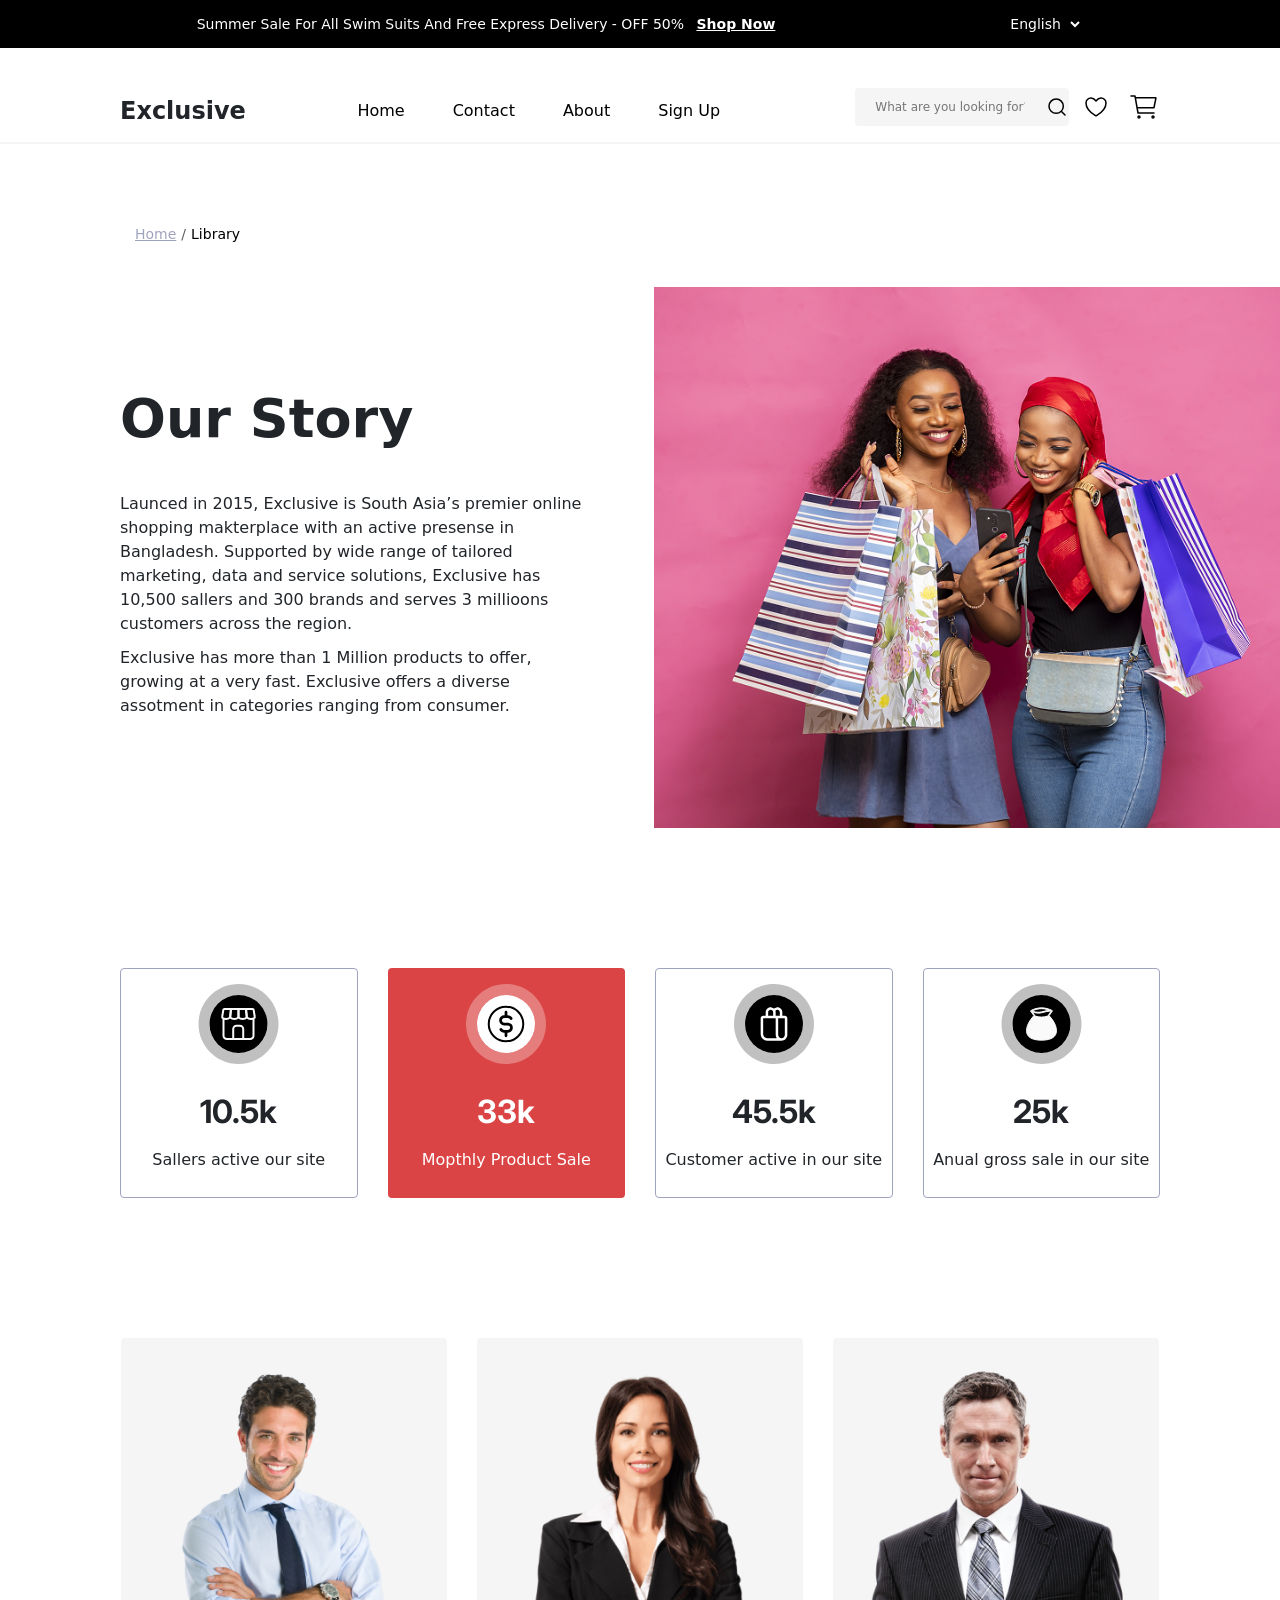
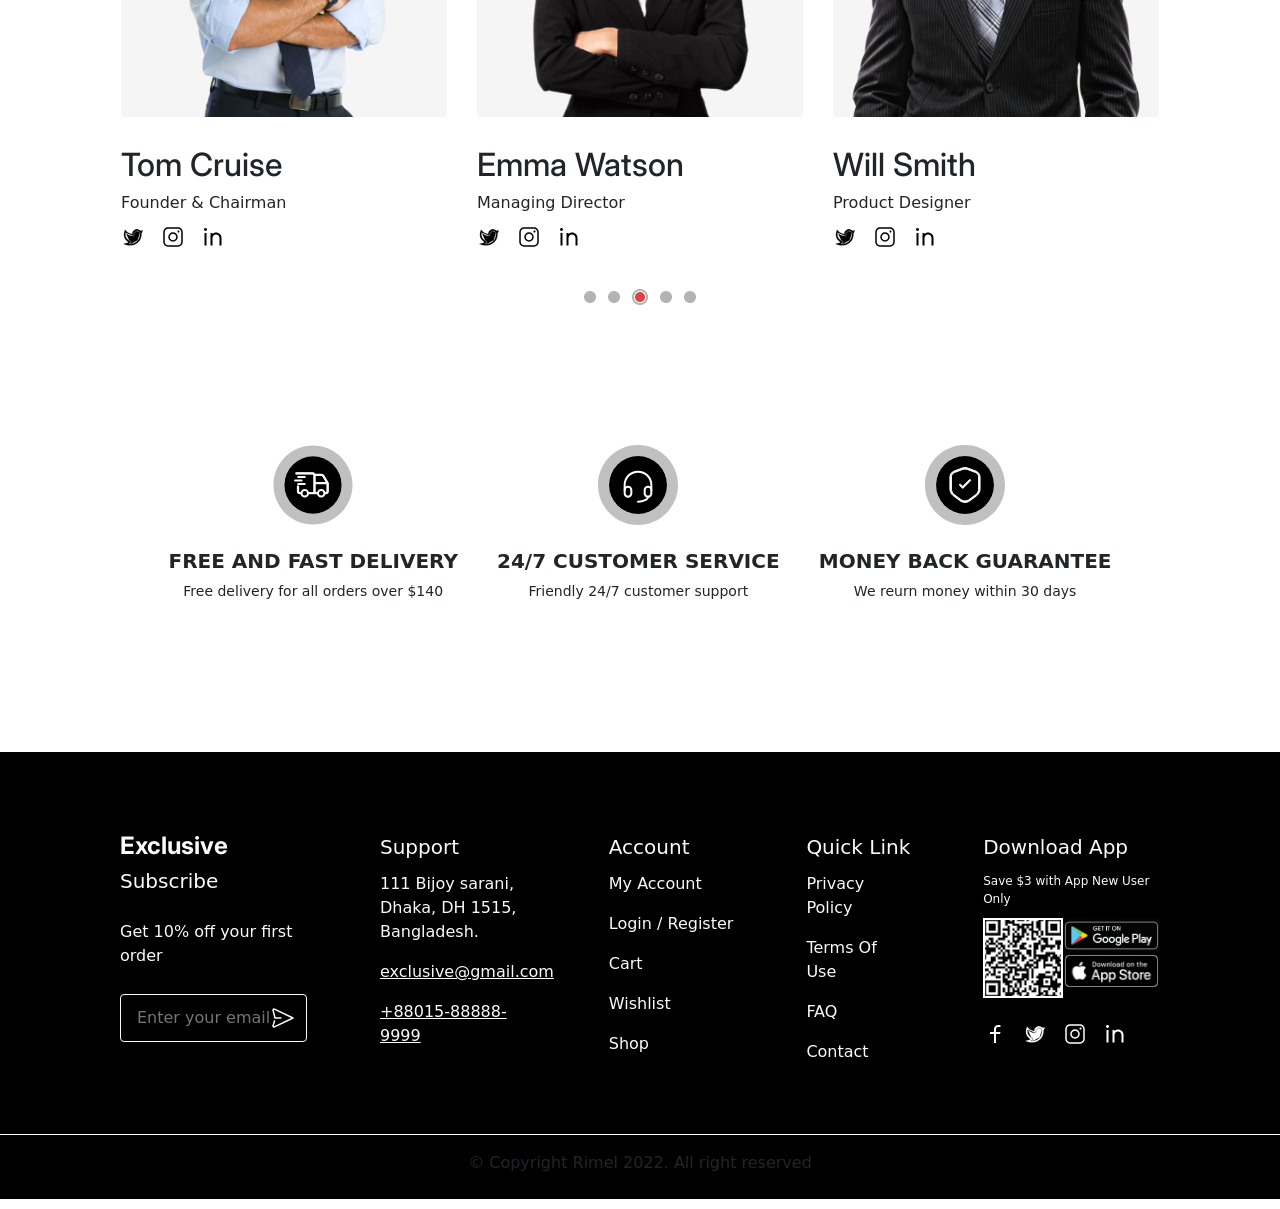
==== about.html @ 2a6f5b8b "Init Project" ====
<!DOCTYPE html>
<html lang="en">
<head>
  <meta charset="UTF-8">
  <meta name="viewport" content="width=device-width, initial-scale=1.0" />
   <link rel="stylesheet" href="./styles/reset.css">
  <link rel="stylesheet" href="./styles/styles.css">
  <link rel="stylesheet" href="./styles/responsive.css">
   <link href="https://cdn.jsdelivr.net/npm/bootstrap@5.3.3/dist/css/bootstrap.min.css" rel="stylesheet" integrity="sha384-QWTKZyjpPEjISv5WaRU9OFeRpok6YctnYmDr5pNlyT2bRjXh0JMhjY6hW+ALEwIH" crossorigin="anonymous">
    <title>about</title>
</head>
<body>
   <header class="header">
 <div class="header__box">
  <p class="header__text">
    Summer Sale For All Swim Suits And Free Express Delivery - OFF 50% 
    <a href="#shopwon" class="hero__shop-now-link">Shop Now</a>
  </p>
  <div class="dropdown">
    <select id="language-select" class="dropdown-select">
      <option value="english" selected>English</option>
      <option value="french">French</option>
      <option value="spanish">Spanish</option>
      <option value="german">German</option>
      <option value="italian">Italian</option>
    </select>
  </div>
</div>
  <div class="header__bottom-box">
   <div class="navbar">
    <p class="navbar-header">Exclusive</p>
     <nav class="navbar__nav"  aria-label="main-navbar">
    <ul class="navbar__list">
      <li><a href="index.html" class="navbar__link">Home</a></li>
      <li><a href="#contact" class="navbar__link">Contact</a></li>
     <li><a href="#about" class="navbar__link about-link">About</a></li>
      <li><a href="#signup" class="navbar__link navbar__link--signup">Sign Up</a></li>
    </ul>
  </nav>
   </div>
   <div class="nav-buttons">
  <div class="nav-buttons__search">
    <input type="text" placeholder="What are you looking for?" class="nav-buttons__search-input">
    <img src="./images/Home/search.svg" class="nav-buttons__search-icon" alt="search-icon" />
  </div>
  <div class="nav-buttons__icons">
   <a href="wishlist.html">
  <img src="./images/Home/Wishlist.svg" class="nav-buttons__wishlist-icon" alt="wishlist-icon" />
</a>
    <img src="./images/Home/basket.svg" class="nav-buttons__basket-icon" alt="basket-icon" />
  </div>
</div>
  </div>
</header>
  <main>
<!--Used Bootstrap for breadcrumb -->
  <nav aria-label="breadcrumb">
  <ol class="breadcrumb">
    <li class="breadcrumb-item"><a href="index.html" class="navigate-home">Home</a></li>
    <li class="breadcrumb-item active" aria-current="page">Library</li>
  </ol>
</nav>
    <section class="about-section" id="about" >
      <div class="about-section-text">
        <h3>Our Story</h3>
        <p>Launced in 2015, Exclusive is South Asia’s premier online shopping makterplace with an active presense in Bangladesh. Supported by wide range of tailored marketing, data and service solutions, Exclusive has 10,500 sallers and 300 brands and serves 3 millioons customers across the region. </p>
     <p>Exclusive has more than 1 Million products to offer, growing at a very fast. Exclusive offers a diverse assotment in categories ranging  from consumer.</p>
      </div>
      <div class="about-section-image">
        <img src="./images/About/about-hero-img.png" alt="two girls are holding bags" />
      </div>
      </section>
    <section class="about-features-section section">
      <div class="features-box">
        <img src="./images/About/Services-1.svg" alt="service-ixon">
        <p class="features-number">10.5k</p>
        <p class="features-description">Sallers active our site</p>
      </div>
      <div class="features-box sale-box">
        <img src="./images/About/Services-2.svg" alt="service-ixon">
        <p class="features-number">33k</p>
        <p class="features-description">Mopthly Product Sale</p>
      </div>
      <div class="features-box">
        <img src="./images/About/Services-3.svg" alt="service-ixon">
        <p class="features-number">45.5k</p>
        <p class="features-description">Customer active in our site</p>
      </div>
      <div class="features-box">
        <img src="./images/About/Services-4.svg" alt="service-ixon">
        <p class="features-number">25k</p>
        <p class="features-description">Anual gross sale in our site</p>
      </div>
    </section>
    <section class="employees-section section">
      <div class="employees-container">
      <div class="employee-box">
        <img src="./images/About/first-employee.png" alt="Tom-Cruise" class="employee-img" />
        <div class="employee-info">
          <p class="employee-name">Tom Cruise</p>
          <p class="employee-position">Founder &amp; Chairman</p>
          <div class="social-icons">
            <img src="./images/About/Icon-Twitter.svg" alt="Icon-Twitter" />
            <img src="./images/About/icon-instagram.svg" alt="icon-instagram" />
            <img src="./images/About/Icon-Linkedin.svg" alt="Icon-Linkedin.svg" />
          </div>
        </div>
      </div>
        <div class="employee-box">
        <img src="./images/About/second-employee.png" alt="Emma Watson" class="employee-img"  />
        <div class="employee-info">
          <p class="employee-name">Emma Watson</p>
          <p class="employee-position">Managing Director</p>
          <div class="social-icons">
            <img src="./images/About/Icon-Twitter.svg" alt="Icon-Twitter" />
            <img src="./images/About/icon-instagram.svg" alt="icon-instagram" />
            <img src="./images/About/Icon-Linkedin.svg" alt="Icon-Linkedin.svg" />
          </div>
        </div>
      </div>
        <div class="employee-box">
        <img src="./images/About/third-employee.png" alt="Will Smith" class="employee-img"  />
        <div class="employee-info">
          <p class="employee-name">Will Smith</p>
          <p class="employee-position">Product Designer</p>
          <div class="social-icons">
            <img src="./images/About/Icon-Twitter.svg" alt="Icon-Twitter" />
            <img src="./images/About/icon-instagram.svg" alt="icon-instagram" />
            <img src="./images/About/Icon-Linkedin.svg" alt="Icon-Linkedin.svg" />
          </div>
        </div>
      </div>
      </div>
<img src="./images/About/buttons.png" alt="buttons-icons" class="buttons-icons" />
    </section>
   <section class="service-features">
    <div class="service-box">
  <img src="./images/Home/Services.svg" alt="car-icon" class="service-box__icon"/>
  <div class="service-box__text">
    <h4 class="service-box__title">FREE AND FAST DELIVERY</h4>
    <p class="service-box__description">Free delivery for all orders over $140</p>
  </div>
</div>
<div class="service-box">
  <img src="./images/Home/support.svg" alt="car-icon" class="service-box__icon"/>
  <div class="service-box__text">
    <h4 class="service-box__title">24/7 CUSTOMER SERVICE</h4>
    <p class="service-box__description">Friendly 24/7 customer support</p>
  </div>
</div>
<div class="service-box">
  <img src="./images/Home/guaranty-icon.svg" alt="car-icon" class="service-box__icon"/>
  <div class="service-box__text">
    <h4 class="service-box__title">MONEY BACK GUARANTEE</h4>
    <p class="service-box__description">We reurn money within 30 days</p>
  </div>
</div>
  </section>
  </main>
    <footer class="footer">
    <div class="footer-top-container">
<div class="subscribe-box footer-column">
  <h6>Exclusive</h6>
  <p class="subscribe">Subscribe</p>
  <p class="discount">Get 10% off your first order</p>
  <div class="input-container">
  <input type="email" placeholder="Enter your email" class="input-with-icon">
  <img src="./images/Home/icon-send.svg" alt="arrow-icon" class="input-icon">
</div>
</div>
<div class="support-box footer-column">
  <p class="footer-column-title">Support</p>
     <ul class="account-list">
    <li class="contact-info">111 Bijoy sarani, Dhaka,  DH 1515, Bangladesh.</li>
    <li><a href="mailto:exclusive@gmail.com" target="_blank" class="contact-info">exclusive@gmail.com</a></li>
    <li><a href="tel:+88015-88888-9999" target="_blank" class="contact-info">+88015-88888-9999</a></li>
</ul>
  </div>
<div class="footer-column">
    <p class="footer-column-title">Account</p>
    <ul class="account-list">
    <li>My Account</li>
    <li>Login / Register</li>
    <li>Cart</li>
    <li>Wishlist</li>
    <li>Shop</li>
  </ul>
</div>
<div class="footer-column">
    <p class="footer-column-title">Quick Link</p>
      <ul class="account-list">
    <li>Privacy Policy</li>
    <li>Terms Of Use</li>
    <li>FAQ</li>
    <li>Contact</li>
  </ul>
</div>
<div class="footer-column">
  <div class="account-list">
    <p class="footer-column-title">Download App</p>
    <p class="footer-save">Save $3 with App New User Only</p>
    <div class="apps-container">
      <img src="./images/Home/Qr-Code.svg" alt="qr-code" />
      <div class="apps-box">
        <img src="./images/Home/GooglePlay.svg" alt="app-store" />
        <img src="./images/Home/AppStore.svg" alt="app-store" />
      </div>
    </div>
   <div class="social-icons">
  <a href="https://www.facebook.com" target="_blank">
    <img src="./images/Home/Icon-Facebook.svg" alt="facebook" />
  </a>
  <a href="https://www.twitter.com" target="_blank">
    <img src="./images/Home/Icon-Twitter.svg" alt="twitter" />
  </a>
  <a href="https://www.instagram.com" target="_blank">
    <img src="./images/Home/icon-instagram.svg" alt="instagram" />
  </a>
  <a href="https://www.linkedin.com" target="_blank">
    <img src="./images/Home/Icon-Linkedin.svg" alt="linkedin" />
  </a>
</div>
  </div>
</div>
    </div>
    <div class="footer-bottom-container">
      <p>&copy; Copyright Rimel 2022. All right reserved</p>
    </div>
  </footer>
   <script src="https://cdn.jsdelivr.net/npm/bootstrap@5.3.3/dist/js/bootstrap.bundle.min.js" integrity="sha384-YvpcrYf0tY3lHB60NNkmXc5s9fDVZLESaAA55NDzOxhy9GkcIdslK1eN7N6jIeHz" crossorigin="anonymous"></script>
</body>
</html>
---- styles/styles.css ----
@import url('https://fonts.googleapis.com/css2?family=Poppins:ital,wght@0,100;0,200;0,300;0,400;0,500;0,600;0,700;0,800;0,900;1,100;1,200;1,300;1,400;1,500;1,600;1,700;1,800;1,900&display=swap');
@import url('https://fonts.googleapis.com/css2?family=Inter:ital,opsz,wght@0,14..32,100..900;1,14..32,100..900&display=swap');

* {
  margin: 0;
  padding: 0;
  box-sizing: border-box;
}

html {
  font-size: 62.5%;
}

:root {
  --primary-color: #ffff;
  --color-light: #FAFAFA;
  --secondary-color: #DB4444;
  --color-red: #FB1314;
  --color-hover: #E07575;
  --color-black: #000;
  --color-dark: #0D0D0D;
  --color-grey: #F5F5F5;
  --color-grey-secondary: #A0A3BD;
  --color-green: #00FF66;
  --color-yellow: #EEFF61;
  --border-radius: 4px;
  --small-gap: 8px;
}

body {
  max-width: 144rem;
  width: 100%;
  font-family: "Poppins", sans-serif;
  margin: 0 auto;
  box-sizing: border-box;
}

.section {
  max-width: 117rem;
  width: 81.25%;
  margin: 0 auto;
}

.button {
  padding: 1.6rem 4.8rem;
  font-weight: 500;
  font-size: 1.6rem;
  color: var(--color-light);
  background-color: var(--secondary-color);
  border: none;
  border-radius: var(--border-radius);
  cursor: pointer;
  transition: all 0.3s ease-out;
}

.button:hover {
  filter: brightness(0.85);
}

/*header */
.header {
  width: 100%;
  display: flex;
  flex-direction: column;
  border-bottom: 2px solid var(--color-grey);
}

.header__box {
  height: 4.8rem;
  display: flex;
  justify-content: center;
  padding-top: 1.2rem;
  font-size: 1.4rem;
  background-color: var(--color-black);
}

.header__box p {
  line-height: 2.1rem;
  color: var(--primary-color);
}

.hero__shop-now-link {
  line-height: 2.4rem;
  font-weight: 600;
  color: var(--primary-color);
  margin-left: 8px;
}

.dropdown-select {
  background-color: var(--color-black);
  border: none;
  color: var(--primary-color);
  display: flex;
  align-items: center;
  height: 2.4rem;
  margin-left: 23.1rem;
}

.header__bottom-box {
  width: 81.25%;
  margin: 0 auto;
  display: flex;
  justify-content: space-between;
  padding-top: 4rem;
  padding-bottom: 1.6rem;
}

.navbar {
  width: 57.7%;
  height: 3.8rem;
}

.navbar-header {
  font-size: 2.4rem;
  font-weight: bold;

}

.navbar__list {
  display: flex;
  gap: 4.8rem;
}

.navbar__link {
  font-size: 1.6rem;
  text-decoration: none;
  color: var(--color-black);
}

.nav-buttons {
  width: 29.3%;
  display: flex;
  align-items: center;
  justify-content: space-between;
}

.nav-buttons__search {
  width: 70%;
  background-color: var(--color-grey);
  border-radius: var(--border-radius);
  position: relative;
  height: 100%;
  padding-left: 2rem;
  padding-right: 1.2rem;
  display: flex;
  align-items: center;
  cursor: pointer;
}

.nav-buttons__search-input {
  height: 2.4rem;
  font-size: 1.2rem;
  border: none;
  background-color: var(--color-grey);
}

.nav-buttons__search-icon {
  position: absolute;
  top: 50%;
  right: 0;
  transform: translateY(-50%);
  width: 2.4rem;
  height: auto;
}

.nav-buttons__icons {
  display: flex;
  gap: 1.6rem;
}

/*aside*/
.hero-section {
  width: 79%;
  margin: 0 auto;
  display: grid;
  grid-template-columns: 19% 79%;
  gap: 2%;
  margin-bottom: 10rem;
  margin-top: 4rem;
}

.categories-list {
  display: flex;
  flex-direction: column;
  gap: 1.6rem;
  font-size: 1.6rem;
  padding: 0;
  width: 100%;
}

.list-group-item {
  display: flex;
  gap: 5.1rem;
}

.dropdown-icon {
  margin-left: 2rem;
}

.hero-content {
  background-color: var(--color-black);
  display: grid;
  grid-template-columns: 40% 56%;
  gap: 4%;
  position: relative;
}

.hero-text {
  padding-top: 5.8rem;
  padding-left: 6.4rem;
  color: var(--color-light);
  font-size: 1.6rem;
  line-height: 2.4rem;
}

.hero-subtitles {
  display: flex;
  align-items: center;
  gap: 2.4rem;
}

.hero-subtitles p {
  margin: 0;
}

.hero-image img {
  width: 100%;
}

.hero-title h1 {
  font-family: 'Inter', sans-serif;
  font-size: 4.8rem;
  line-height: 6rem;
  font-weight: 600;
  letter-spacing: 4%;
  margin-top: 2rem;
  margin-bottom: 2.2rem;
}

.shopping-link {
  color: var(--color-light);
}

.hero-icons {
  position: absolute;
  left: 39.5%;
  bottom: 1.1rem;
}

/*Flash Sales */
.flash-sales-section {
  width: 91%;
  display: flex;
  flex-direction: column;
  margin-left: auto;
}

.section-titles {
  display: flex;
  flex-direction: column;
  justify-content: space-between;
}

.flash-sales-header {
  max-width: 117rem;
  width: 81.25%;
}

.time-box {
  display: flex;
  flex-direction: column;
}

.time-dots {
  display: flex;
  flex-direction: column;
  gap: var(--small-gap);
  justify-content: center;
}

.dot {
  width: 4px;
  height: 4px;
  border-radius: 50%;
  background-color: var(--color-hover);
}

.flesh-section-title {
  display: flex;
  justify-content: space-between;
  align-items: flex-end;
}

.flesh-section-title h3 {
  font-size: 3.6rem;
  line-height: 4.8rem;
  font-weight: 600;
  font-family: 'Inter';
  margin-top: 2.4rem;
}

.time-box-info {
  display: flex;
  flex-direction: column;
}

.time-set,
.time-box-info-numbers {
  display: flex;
  justify-content: space-between;
}

.time-box-info-numbers {
  gap: 1.7rem;
}

.time-set {
  padding: 0;
  text-align: center;
}

.time-set li {
  font-size: 1.2rem;
  line-height: 1.8rem;
}

.time-box-info-number {
  font-size: 3.2rem;
  font-weight: 700;
  font-family: "Inter", sans-serif;
  letter-spacing: 4%;
  padding: 0;
}

.flesh-sales-cards {
  display: grid;
  grid-template-columns: repeat(4, 1fr);
  gap: 3rem;
}

/*categories*/
.categories {
  display: flex;
  flex-direction: column;
  margin-top: 8rem;
  margin-bottom: 7rem;
  border-bottom: 2px solid var(--color-grey);
}

.section-header {
  display: grid;
  grid-template-columns: 1fr 1fr;
  margin-bottom: 6rem;
  font-weight: 600;
  width: 100%;
}

.section-title-elements {
  height: 4rem;
  display: flex;
  align-items: center;
}

.section-title-elements p {
  font-size: 1.6rem;
  color: var(--secondary-color);
}

.title-element-box {
  width: 2rem;
  height: 4rem;
  margin-right: 1.6rem;
  background-color: var(--secondary-color);
}

.section-title-box h3 {
  font-size: 3.6rem;
  margin-top: 2rem;
}

.section-navigation {
  display: flex;
  gap: var(--small-gap);
  align-items: flex-end;
  justify-content: flex-end;
}

.navigation-button {
  width: 4.6rem;
  height: 4.6rem;
  border-radius: 50%;
  background-color: var(--color-grey);
  display: flex;
  align-items: center;
  justify-content: center;
  cursor: pointer;
  transition: all 0.3s ease;
}

.navigation-button:hover {
  filter: brightness(0.8);
}

.categories__container {
  display: grid;
  grid-template-columns: repeat(6, 1fr);
  gap: 3rem;
  font-weight: 600;
}

.categories__container-box {
  border: 2px solid var(--color-grey);
  padding-top: 2.5rem;
  padding-bottom: 2.5rem;
  display: flex;
  flex-direction: column;
  align-items: center;
  gap: 1.6rem;
  font-size: 1.6rem;
  margin-bottom: 7rem;
  cursor: pointer;
  transition: all 0.3s ease-out;
  border-radius: var(--border-radius);
}

.categories__container-box:hover {
  transform: scale(1.05);
}

.camera-box {
  background-color: var(--secondary-color);
  color: var(--primary-color);
}

/*Selling Section */
.selling-section {
  margin-bottom: 14rem;
}

.view-button {
  width: 16rem;
}

.products-container {
  display: grid;
  grid-template-columns: repeat(4, 1fr);
  column-gap: 3rem;
  row-gap: 6rem;
}

.product-card {
  border-radius: var(--border-radius);
  position: relative;
  cursor: pointer;
  transition: all 0.3s ease-in;
  display: flex;
  flex-direction: column;
  gap: 1.6rem;
}

.product-card:hover {
  transform: scale(1.03);
}

.rating-stars img {
  width: 2rem;
  height: 2rem;
}

.card-images {
  background-color: var(--color-grey);
  display: flex;
  justify-content: center;
  align-items: center;
  padding: 3.5rem 4rem;
}

.wishlist-images {
  background-color: var(--color-grey);
  display: flex;
  justify-content: center;
  align-items: center;
  padding: 1.5rem 4rem;
}

.card-icons {
  position: absolute;
  display: flex;
  flex-direction: column;
  gap: var(--small-gap);
  width: 3.4rem;
  top: 1.2rem;
  right: 1.2rem;
}

.card-text {
  display: flex;
  flex-direction: column;
  font-weight: 500;
  margin-top: 1.2rem;
}

.product-name {
  font-size: 1.6rem;
}

.product-prices {
  display: flex;
  gap: 1.2rem;
  font-size: 1.6rem;
}

.current-price {
  color: var(--secondary-color);
}

.old-price {
  color: var(--color-grey-secondary);
  text-decoration: line-through;
}

.rating-box {
  display: flex;
  gap: var(--small-gap);
  height: 2rem;
}

.rating-stars img {
  width: 2rem;
  height: 2rem;
}

.rating-num p {
  font-size: 1.4rem;
  color: var(--color-grey-secondary);
}

/*music-section*/
.music-section {
  background-color: var(--color-black);
  padding: 6.9rem 4.4rem 6.9rem 5.6rem;
  display: flex;
  gap: 2.7rem;
}

.music-box-content {
  display: flex;
  flex-direction: column;
  gap: 3.2rem;
  width: 41.5%;
}

.music-box-content h3 {
  color: var(--color-light);
  font-family: 'Inter', sans-serif;
  font-size: 4.8rem;
  line-height: 6rem;
}

.music-box-content p {
  color: var(--color-green);
  font-size: 1.6rem;
  line-height: 2rem;
  font-weight: 600;
}

.time-container {
  display: flex;
  gap: 2.4rem;
}

.music-box-image {
  width: 56%;
}

.music-box-image img {
  width: 100%;
}

.green-button {
  width: 17.1rem;
  background-color: var(--color-green);
}

/*our-products-section */
.our-products-section {
  margin-top: 7.1rem;
  margin-bottom: 14rem;
  display: flex;
  flex-direction: column;
  align-items: center;
}

.card-info {
  display: flex;
  height: 2.4rem;
  font-size: 1.6rem;
  gap: var(--small-gap);
}

.product-rating-number {
  color: var(--color-grey-secondary);
}

.camera-card {
  padding-bottom: 0;
  position: relative;
}

.card-button {
  width: 100%;
  height: 4.1rem;
  font-size: 1.6rem;
  font-weight: 500;
  color: var(--primary-color);
  position: absolute;
  bottom: 8.5rem;
  background-color: var(--color-black);
  cursor: pointer;
}

.black-button {
  top: 20rem;
}

.card-label {
  background-color: var(--color-green);
  width: 5.1rem;
  height: 2.6rem;
  font-size: 1.2rem;
  color: var(--color-light);
  position: absolute;
  top: 1.6rem;
  left: 2.4rem;
  display: flex;
  align-items: center;
  justify-content: center;
}

.red-label {
  background-color: var(--secondary-color);
}

.products-button {
  max-width: 23.4rem;
  margin-top: 7.6rem;
}

.card-circles {
  margin-top: 0.8rem;
  display: flex;
  align-items: center;
  gap: var(--small-gap);
}

.circle {
  width: 2rem;
  height: 2rem;
  border-radius: 50%;
}

.red-circle {
  background-color: var(--secondary-color);
}

.primary-red-circle {
  background-color: var(--color-red);
  border: 2px solid var(--color-black);
}

.black-circle {
  background-color: var(--color-black);
}

.yellow-circle {
  background-color: var(--color-yellow);
  border: 2px solid var(--color-black);
}

/*new-arrivals */
.new-arrivals-container {
  display: grid;
  grid-template-columns: repeat(4, 1fr);
  grid-template-rows: repeat(2, 1fr);
  gap: 3rem;
}

.first-image {
  grid-column: 1 / 3;
  grid-row: 1 / 3;
  background-color: var(--color-black);
  background-image: url(../images/Home/placestation.png);
  background-repeat: no-repeat;
  object-fit: center;
  background-position: bottom;
  position: relative;
}

.second-image {
  grid-column: span 2 / span 4;
  grid-column-start: 3;
  background-image: url(../images/Home/attractive-woman.png);
  background-repeat: no-repeat;
  object-fit: center;
  background-position: bottom;
  position: relative;
  background-color: var(--color-dark);
}

.third-image {
  grid-column-start: 3;
  grid-row-start: 2;
  display: flex;
  justify-content: center;
  align-items: center;
  background-color: var(--color-black);
  padding: 3rem;
  position: relative;
}

.fourth-image {
  grid-column: span 3 / span 4;
  grid-row-start: 2;
  padding: 3rem;
  background-color: var(--color-black);
  position: relative;
}

.image-text {
  position: absolute;
  max-width: 24.2rem;
  left: 2.4rem;
  bottom: 2.4rem;
  display: flex;
  flex-direction: column;
  color: var(--color-light);
}

.image-text h5 {
  font-size: 2.4rem;
  letter-spacing: 3%;
  font-weight: 600;
  font-family: 'Inter', sans-serif;
}

.image-text p {
  font-size: 1.4rem;
  line-height: 2.1rem;
  font-family: 'Inter', sans-serif;
}

.image-text a {
  color: var(--primary-color);
  font-size: 1.6rem;
  line-height: 2.4rem;
  font-weight: 500;
}

/*service features */
.service-features {
  max-width: 94.3rem;
  width: 100%;
  display: flex;
  justify-content: space-between;
  margin: 0 auto;
  margin-top: 14rem;
}

.service-box {
  display: flex;
  flex-direction: column;
  align-items: center;
  gap: 2.4rem;
}

.service-box img {
  width: 8rem;
  height: 8rem;
}

.service-box__title {
  font-size: 2rem;
  font-weight: 600;
  margin-bottom: 0.8rem;
}

.service-box__description {
  font-size: 1.4rem;
  line-height: 2.1rem;
  text-align: center;
}

.service-button {
  margin-top: 6.2rem;
  position: absolute;
  right: 8.9rem;
  margin-bottom: 3.2rem;
}

.navigation-button img {
  width: 2.4rem;
  height: 2.4rem;
}

/*About Section Nav */
.breadcrumb {
  margin-top: 8rem !important;
  margin-bottom: 4.2rem !important;
  padding-left: 13.5rem !important;
}

.breadcrumb-item {
  font-size: 1.4rem;
}

.navigate-home {
  color: var(--color-grey-secondary) !important;
}

.breadcrumb-item.active {
  color: var(--color-black) !important;
}

.path__list {
  display: flex;
  gap:
}

/*About Section */
.about-section {
  width: 90.625%;
  display: grid;
  grid-template-columns: 40% 54%;
  justify-items: end;
  margin-left: auto;
  gap: 6%;
  margin-bottom: 14rem;
}

.about-section-text {
  display: flex;
  flex-direction: column;
  justify-content: center;
}

.about-section-text h3 {
  font-size: 5.4rem;
  font-weight: 600;
  margin-bottom: 4rem;

}

.about-section-text p {
  font-size: 1.6rem;
  line-height: 2.4rem;
}

.about-section-image img {
  width: 100%;
  height: auto;
  object-fit: cover;
}

/*about-features-section */
.about-features-section {
  display: grid;
  grid-template-columns: repeat(4, 1fr);
  gap: 3rem;
}

.features-box {
  border: 1px solid var(--color-grey-secondary);
  border-radius: var(--border-radius);
  display: flex;
  flex-direction: column;
  align-items: center;
  justify-content: center;
  height: 23rem;
  transition: transform 0.3s ease;
}

.features-box:hover {
  cursor: pointer;
  transform: translateY(-5px);

}

.features-description {
  font-size: 1.6rem;
}

.features-number {
  margin-top: 2.4rem;
  margin-bottom: 1.2rem;
  font-size: 3.2rem;
  font-weight: bold;
  letter-spacing: 4%;
  font-family: "Inter", sans-serif;
}

.sale-box {
  background-color: var(--secondary-color);
  color: var(--primary-color);
  border: none;
}

/*employee-box*/
.employees-section {
  margin-bottom: 14rem;
  margin-top: 14rem;
  display: flex;
  flex-direction: column;
  align-items: center;
}

.employees-container {
  display: grid;
  grid-template-columns: repeat(3, 1fr);
  gap: 3rem;
}

.employee-box {
  display: flex;
  flex-direction: column;
  gap: 3.2rem;
  cursor: pointer;
  transition: all 0.3s ease;
}

.employee-img {
  max-width: 32.6rem;
  width: 100%;
}

.employee-box:hover {
  transform: scale(1.03)
}

.employee-name {
  font-family: "Inter", sans-serif;
  font-weight: 500;
  font-size: 3.2rem;
  letter-spacing: 4%;
  line-height: 3.2rem;
}

.employee-position {
  font-size: 1.6rem;
  line-height: 2.4rem;
}

.buttons-icons {
  margin-top: 4rem;
}

.social-icons {
  display: flex;
  gap: 1.6rem;
}

/*Wishlist Section*/
.wishlist-section {
  margin-top: 8rem;
}

.wishlist-header {
  display: flex;
  justify-content: space-between;
  align-items: center;
  width: 100%;
  margin-bottom: 6rem;
}

.for-you-elements {
  margin-top: 8rem;
}

.wishlist-header p {
  font-size: 2rem;
  line-height: 2.6rem;
}

.wishlist-button {
  padding: 1.6rem 4.8rem;
  font-size: 1.6rem;
  border: 1px solid var(--color-grey-secondary);
  color: var(--color-dark);
  border-radius: var(--border-radius);
  background-color: transparent;
  transition: all 0.3s ease-out;
}

.wishlist-button:hover {
  background-color: var(--secondary-color);
}

.wishlist-items {
  display: grid;
  grid-template-columns: repeat(4, 1fr);
  gap: 3rem;
}

.wishlist-card {
  position: relative;
  transition: all 0.3s ease-out;
}

.wishlist-card:hover {
  transform: scale(1.03);
}

.delete-icon {
  position: absolute;
  top: 1.2rem;
  right: 1.2rem;
}

.wishlist-card-button {
  width: 100%;
  background-color: var(--color-black);
  font-size: 1.2rem;
  gap: var(--small-gap);
  display: flex;
  align-items: center;
  justify-content: center;
  height: 4.1rem;
  margin-bottom: 1.6rem;
}


.wishlist-card-button p {
  color: var(--primary-color);
  font-size: 1.2rem;
  margin: 0;
}

.wishlist-img {
  margin-top: 1.5rem;
}

/*Footer*/
.footer {
  background-color: var(--color-black);
  width: 100%;
  margin-top: 14rem;
}

.footer-top-container {
  max-width: 117rem;
  padding-top: 8rem;
  padding-bottom: 6rem;
  width: 81.25%;
  margin: 0 auto;
  display: grid;
  grid-template-columns: 18% 15% 12% 10% 17%;
  gap: 7%;
}

.footer-column {
  display: flex;
  flex-direction: column;
  color: var(--color-light);
}

.subscribe-box h6 {
  font-size: 2.4rem;
  font-weight: 700;
  letter-spacing: 3%;
  font-family: "Inter", sans-serif;
}

.subscribe {
  font-size: 2rem;
  font-weight: 500;
  margin-bottom: 2.4rem;
}

.discount {
  font-size: 1.6rem;
}

.input-container {
  position: relative;
  width: 100%;
  cursor: pointer;
  margin-top: 1.6rem;
}

.input-with-icon {
  width: 100%;
  background-color: var(--color-black);
  height: 4.8rem;
  font-size: 1.6rem;
  color: var(--color-light);
  border: 1.5px solid var(--color-light);
  border-radius: var(--border-radius);
  cursor: pointer;
  padding-left: 1.6rem;
  padding-right: 1.6rem;
}

.input-with-icon:focus {
  border: 2px solid var(--color-light);
  transform: scaleY(1.03);
}

.input-icon {
  position: absolute;
  right: 1.2rem;
  top: 50%;
  transform: translateY(-50%);
  width: 2.4rem;
  height: auto;
}

.footer-column-title {
  font-size: 2rem;
  font-weight: 500;
}

.footer-column ul {
  display: flex;
  flex-direction: column;
  gap: 1.6rem;
  text-align: left;
  padding-left: 0;
}

.footer-column ul li {
  font-size: 1.6rem;
  width: 100%;
}

.contact-info {
  font-size: 1.6rem;
  padding: 0;
  color: var(--color-light);
}

.footer-save {
  font-size: 1.2rem;
  line-height: 1.8rem;
  color: var(--color-light);
  font-weight: 500;
}

.apps-container {
  display: grid;
  grid-template-columns: 40% 55%;
  gap: 5%;
  margin-bottom: 2.4rem;
}

.apps-box {
  display: flex;
  flex-direction: column;
}

.social-icons img {
  transition: all 0.3s ease-out;
}

.social-icons img:hover {
  transform: scale(1.1);
  cursor: pointer;
}

.footer-bottom-container {
  border-top: 1px solid var(--primary-color);

}

.footer-bottom-container p {
  font-size: 1.6rem;
  line-height: 2.4rem;
  text-align: center;
  padding-top: 1.6rem;
  padding-bottom: 2.4rem;
}
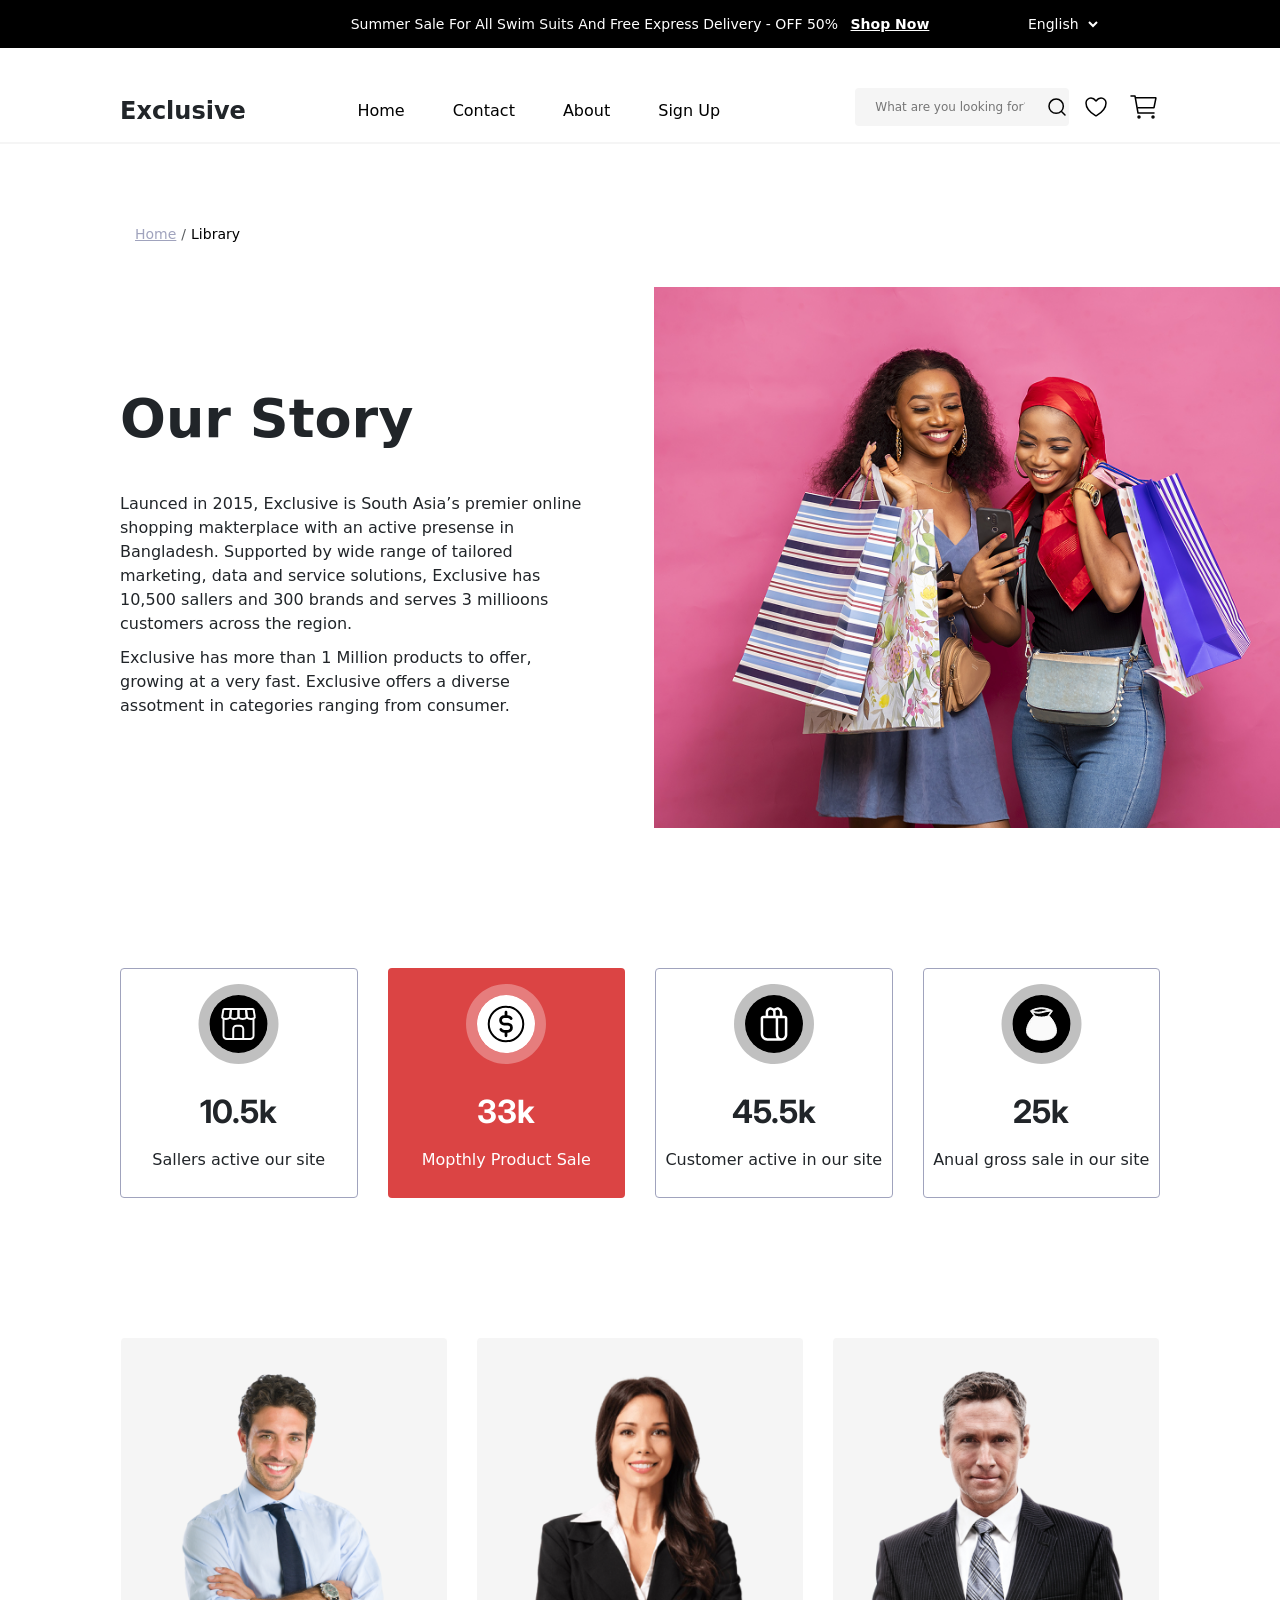
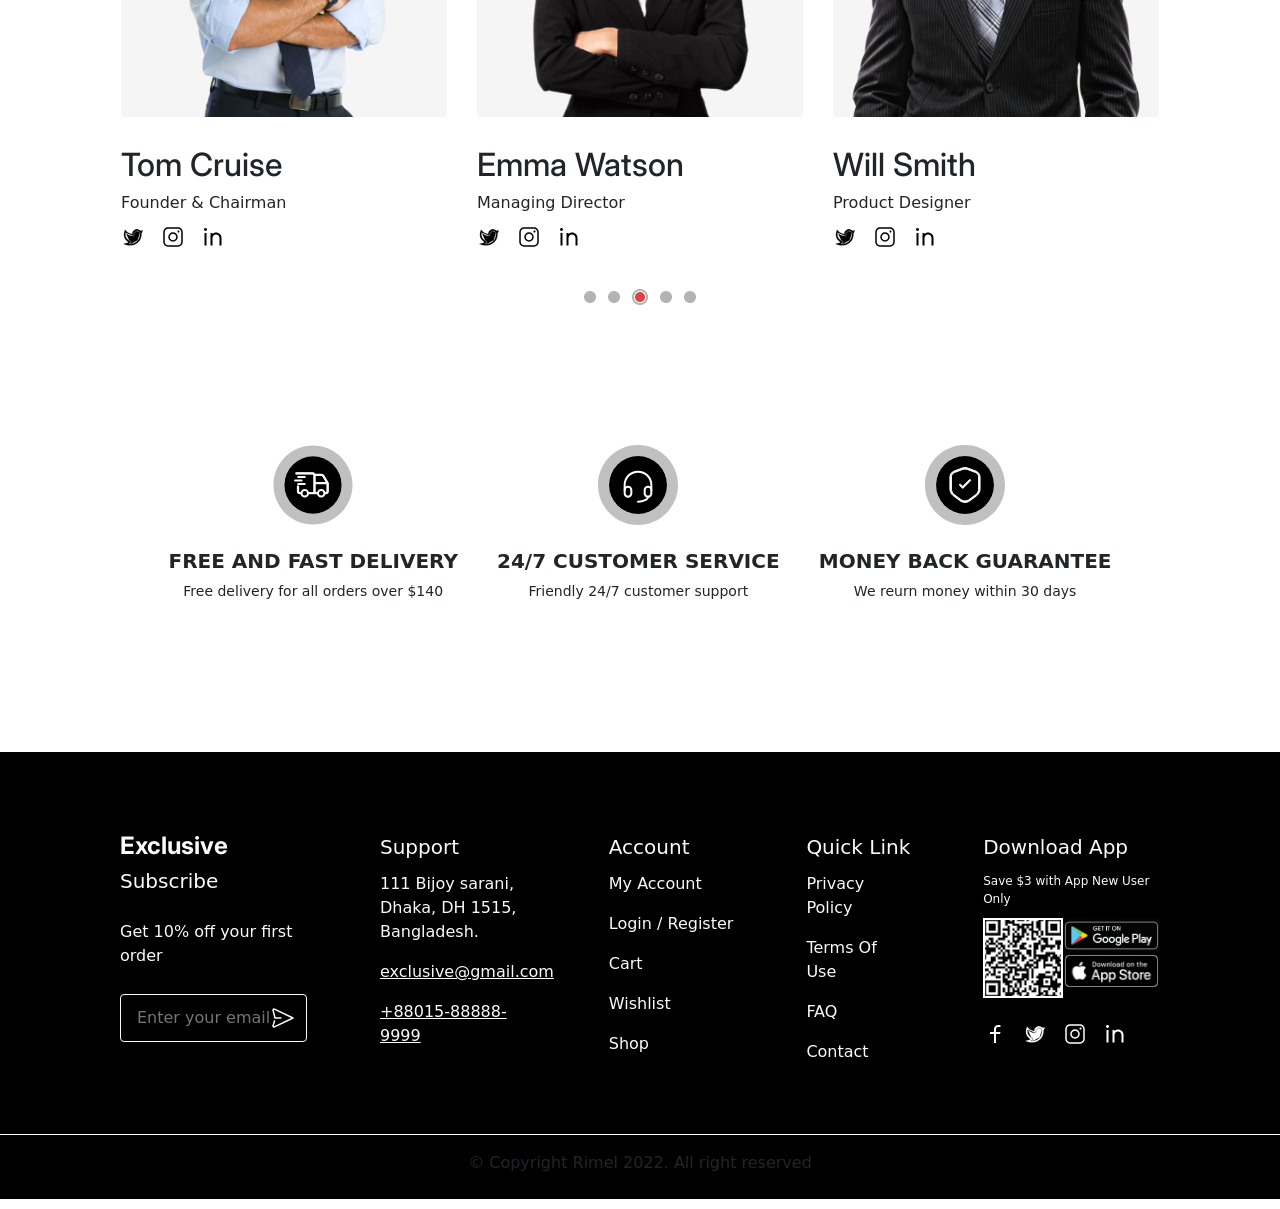
==== commit 2c504203: "Add Responsive styles" ====
--- a/about.html
+++ b/about.html
@@ -14,9 +14,10 @@
  <div class="header__box">
   <p class="header__text">
     Summer Sale For All Swim Suits And Free Express Delivery - OFF 50% 
-    <a href="#shopwon" class="hero__shop-now-link">Shop Now</a>
+    <a href="#shopnow" class="hero__shop-now-link">Shop Now</a>
   </p>
-  <div class="dropdown">
+</div>
+<div class="dropdown">
     <select id="language-select" class="dropdown-select">
       <option value="english" selected>English</option>
       <option value="french">French</option>
@@ -25,15 +26,14 @@
       <option value="italian">Italian</option>
     </select>
   </div>
-</div>
   <div class="header__bottom-box">
    <div class="navbar">
     <p class="navbar-header">Exclusive</p>
-     <nav class="navbar__nav"  aria-label="main-navbar">
+     <nav class="navbar__nav" aria-label="navigation-menu">
     <ul class="navbar__list">
-      <li><a href="index.html" class="navbar__link">Home</a></li>
+      <li><a href="./index.html" class="navbar__link">Home</a></li>
       <li><a href="#contact" class="navbar__link">Contact</a></li>
-     <li><a href="#about" class="navbar__link about-link">About</a></li>
+     <li><a href="./about.html" class="navbar__link">About</a></li>
       <li><a href="#signup" class="navbar__link navbar__link--signup">Sign Up</a></li>
     </ul>
   </nav>
@@ -51,6 +51,17 @@
   </div>
 </div>
   </div>
+<div class="drop-menu">
+ <ul class="navbar__list dropdown-list">
+      <li><a href="#home" class="navbar__link dropdown-link">Home</a></li>
+      <li><a href="#contact" class="navbar__link dropdown-link">Contact</a></li>
+     <li><a href="about.html" class="navbar__link dropdown-link">About</a></li>
+      <li><a href="#signup" class="navbar__link navbar__link--signup dropdown-link">Sign Up</a></li>
+      <li><a href="wishlist.html">
+  <img src="./images/Home/Wishlist.svg" class="nav-buttons__wishlist-icon" alt="wishlist-icon" />
+</a></li>
+    </ul>
+</div>
 </header>
   <main>
 <!--Used Bootstrap for breadcrumb -->
--- a/styles/styles.css
+++ b/styles/styles.css
@@ -25,6 +25,11 @@
   --color-yellow: #EEFF61;
   --border-radius: 4px;
   --small-gap: 8px;
+  --font-medium-size: 1.6rem;
+  --font-large-size: 2.4rem;
+  --medium-space: 1.6rem;
+  --large-space: 2.4rem;
+  --extra-large-space: 4.8rem;
 }
 
 body {
@@ -42,9 +47,9 @@
 }
 
 .button {
-  padding: 1.6rem 4.8rem;
+  padding: var(--medium-space) var(--extra-large-space);
   font-weight: 500;
-  font-size: 1.6rem;
+  font-size: var(--font-medium-size);
   color: var(--color-light);
   background-color: var(--secondary-color);
   border: none;
@@ -63,6 +68,7 @@
   display: flex;
   flex-direction: column;
   border-bottom: 2px solid var(--color-grey);
+  position: relative;
 }
 
 .header__box {
@@ -92,8 +98,11 @@
   color: var(--primary-color);
   display: flex;
   align-items: center;
+  position: absolute;
+  margin-left: 80%;
+  top: -3.6rem;
   height: 2.4rem;
-  margin-left: 23.1rem;
+  font-size: 1.4rem;
 }
 
 .header__bottom-box {
@@ -102,7 +111,7 @@
   display: flex;
   justify-content: space-between;
   padding-top: 4rem;
-  padding-bottom: 1.6rem;
+  padding-bottom: var(--medium-space);
 }
 
 .navbar {
@@ -113,16 +122,15 @@
 .navbar-header {
   font-size: 2.4rem;
   font-weight: bold;
-
 }
 
 .navbar__list {
   display: flex;
-  gap: 4.8rem;
+  gap: var(--extra-large-space);
 }
 
 .navbar__link {
-  font-size: 1.6rem;
+  font-size: var(--font-medium-size);
   text-decoration: none;
   color: var(--color-black);
 }
@@ -165,7 +173,15 @@
 
 .nav-buttons__icons {
   display: flex;
-  gap: 1.6rem;
+  gap: var(--medium-space);
+}
+
+.drop-menu {
+  display: none;
+  position: absolute;
+  right: 0%;
+  width: 70%;
+  z-index: 100;
 }
 
 /*aside*/
@@ -182,8 +198,8 @@
 .categories-list {
   display: flex;
   flex-direction: column;
-  gap: 1.6rem;
-  font-size: 1.6rem;
+  gap: var(--medium-space);
+  font-size: var(--font-medium-size);
   padding: 0;
   width: 100%;
 }
@@ -191,6 +207,7 @@
 .list-group-item {
   display: flex;
   gap: 5.1rem;
+  cursor: pointer;
 }
 
 .dropdown-icon {
@@ -209,14 +226,14 @@
   padding-top: 5.8rem;
   padding-left: 6.4rem;
   color: var(--color-light);
-  font-size: 1.6rem;
+  font-size: var(--font-medium-size);
   line-height: 2.4rem;
 }
 
 .hero-subtitles {
   display: flex;
   align-items: center;
-  gap: 2.4rem;
+  gap: var(--large-space);
 }
 
 .hero-subtitles p {
@@ -249,7 +266,6 @@
 
 /*Flash Sales */
 .flash-sales-section {
-  width: 91%;
   display: flex;
   flex-direction: column;
   margin-left: auto;
@@ -262,8 +278,12 @@
 }
 
 .flash-sales-header {
-  max-width: 117rem;
   width: 81.25%;
+  margin: 0 auto;
+  display: grid;
+  grid-template-columns: 1fr 1fr;
+  margin-bottom: 6rem;
+  font-weight: 600;
 }
 
 .time-box {
@@ -296,7 +316,7 @@
   line-height: 4.8rem;
   font-weight: 600;
   font-family: 'Inter';
-  margin-top: 2.4rem;
+  margin-top: var(--large-space);
 }
 
 .time-box-info {
@@ -334,8 +354,11 @@
 
 .flesh-sales-cards {
   display: grid;
-  grid-template-columns: repeat(4, 1fr);
+  grid-template-columns: repeat(5, 27rem);
   gap: 3rem;
+  max-width: 131rem;
+  margin-left: 13.5rem;
+  overflow: hidden;
 }
 
 /*categories*/
@@ -362,14 +385,14 @@
 }
 
 .section-title-elements p {
-  font-size: 1.6rem;
+  font-size: var(--font-medium-size);
   color: var(--secondary-color);
 }
 
 .title-element-box {
   width: 2rem;
   height: 4rem;
-  margin-right: 1.6rem;
+  margin-right: var(--medium-space);
   background-color: var(--secondary-color);
 }
 
@@ -415,8 +438,8 @@
   display: flex;
   flex-direction: column;
   align-items: center;
-  gap: 1.6rem;
-  font-size: 1.6rem;
+  gap: var(--medium-space);
+  font-size: var(--font-medium-size);
   margin-bottom: 7rem;
   cursor: pointer;
   transition: all 0.3s ease-out;
@@ -455,7 +478,7 @@
   transition: all 0.3s ease-in;
   display: flex;
   flex-direction: column;
-  gap: 1.6rem;
+  gap: var(--medium-space);
 }
 
 .product-card:hover {
@@ -501,13 +524,13 @@
 }
 
 .product-name {
-  font-size: 1.6rem;
+  font-size: var(--font-medium-size);
 }
 
 .product-prices {
   display: flex;
   gap: 1.2rem;
-  font-size: 1.6rem;
+  font-size: var(--font-medium-size);
 }
 
 .current-price {
@@ -559,14 +582,14 @@
 
 .music-box-content p {
   color: var(--color-green);
-  font-size: 1.6rem;
+  font-size: var(--font-medium-size);
   line-height: 2rem;
   font-weight: 600;
 }
 
 .time-container {
   display: flex;
-  gap: 2.4rem;
+  gap: var(--large-space);
 }
 
 .music-box-image {
@@ -594,7 +617,7 @@
 .card-info {
   display: flex;
   height: 2.4rem;
-  font-size: 1.6rem;
+  font-size: var(--font-medium-size);
   gap: var(--small-gap);
 }
 
@@ -610,7 +633,7 @@
 .card-button {
   width: 100%;
   height: 4.1rem;
-  font-size: 1.6rem;
+  font-size: var(--font-medium-size);
   font-weight: 500;
   color: var(--primary-color);
   position: absolute;
@@ -630,8 +653,8 @@
   font-size: 1.2rem;
   color: var(--color-light);
   position: absolute;
-  top: 1.6rem;
-  left: 2.4rem;
+  top: var(--medium-space);
+  left: var(--large-space);
   display: flex;
   align-items: center;
   justify-content: center;
@@ -689,20 +712,16 @@
   grid-column: 1 / 3;
   grid-row: 1 / 3;
   background-color: var(--color-black);
-  background-image: url(../images/Home/placestation.png);
-  background-repeat: no-repeat;
-  object-fit: center;
-  background-position: bottom;
   position: relative;
+}
+
+.first-image img {
+  width: 100%;
 }
 
 .second-image {
   grid-column: span 2 / span 4;
   grid-column-start: 3;
-  background-image: url(../images/Home/attractive-woman.png);
-  background-repeat: no-repeat;
-  object-fit: center;
-  background-position: bottom;
   position: relative;
   background-color: var(--color-dark);
 }
@@ -710,9 +729,6 @@
 .third-image {
   grid-column-start: 3;
   grid-row-start: 2;
-  display: flex;
-  justify-content: center;
-  align-items: center;
   background-color: var(--color-black);
   padding: 3rem;
   position: relative;
@@ -726,11 +742,17 @@
   position: relative;
 }
 
+.arrival-image {
+  display: flex;
+  justify-content: center;
+  align-items: center;
+}
+
 .image-text {
   position: absolute;
   max-width: 24.2rem;
-  left: 2.4rem;
-  bottom: 2.4rem;
+  left: var(--large-space);
+  bottom: var(--large-space);
   display: flex;
   flex-direction: column;
   color: var(--color-light);
@@ -751,7 +773,7 @@
 
 .image-text a {
   color: var(--primary-color);
-  font-size: 1.6rem;
+  font-size: var(--font-medium-size);
   line-height: 2.4rem;
   font-weight: 500;
 }
@@ -759,7 +781,7 @@
 /*service features */
 .service-features {
   max-width: 94.3rem;
-  width: 100%;
+  width: 90%;
   display: flex;
   justify-content: space-between;
   margin: 0 auto;
@@ -809,6 +831,10 @@
   padding-left: 13.5rem !important;
 }
 
+.dropdown-list {
+  gap: 1.6rem;
+}
+
 .breadcrumb-item {
   font-size: 1.4rem;
 }
@@ -851,7 +877,7 @@
 }
 
 .about-section-text p {
-  font-size: 1.6rem;
+  font-size: var(--font-medium-size);
   line-height: 2.4rem;
 }
 
@@ -886,11 +912,11 @@
 }
 
 .features-description {
-  font-size: 1.6rem;
+  font-size: var(--font-medium-size);
 }
 
 .features-number {
-  margin-top: 2.4rem;
+  margin-top: var(--large-space);
   margin-bottom: 1.2rem;
   font-size: 3.2rem;
   font-weight: bold;
@@ -945,7 +971,7 @@
 }
 
 .employee-position {
-  font-size: 1.6rem;
+  font-size: var(--font-medium-size);
   line-height: 2.4rem;
 }
 
@@ -955,7 +981,7 @@
 
 .social-icons {
   display: flex;
-  gap: 1.6rem;
+  gap: var(--medium-space);
 }
 
 /*Wishlist Section*/
@@ -981,8 +1007,8 @@
 }
 
 .wishlist-button {
-  padding: 1.6rem 4.8rem;
-  font-size: 1.6rem;
+  padding: var(--medium-space) var(--extra-large-space);
+  font-size: var(--font-medium-size);
   border: 1px solid var(--color-grey-secondary);
   color: var(--color-dark);
   border-radius: var(--border-radius);
@@ -1024,7 +1050,7 @@
   align-items: center;
   justify-content: center;
   height: 4.1rem;
-  margin-bottom: 1.6rem;
+  margin-bottom: var(--medium-space);
 }
 
 
@@ -1072,31 +1098,31 @@
 .subscribe {
   font-size: 2rem;
   font-weight: 500;
-  margin-bottom: 2.4rem;
+  margin-bottom: var(--large-space);
 }
 
 .discount {
-  font-size: 1.6rem;
+  font-size: var(--font-medium-size);
 }
 
 .input-container {
   position: relative;
   width: 100%;
   cursor: pointer;
-  margin-top: 1.6rem;
+  margin-top: var(--medium-space);
 }
 
 .input-with-icon {
   width: 100%;
   background-color: var(--color-black);
   height: 4.8rem;
-  font-size: 1.6rem;
+  font-size: var(--font-medium-size);
   color: var(--color-light);
   border: 1.5px solid var(--color-light);
   border-radius: var(--border-radius);
   cursor: pointer;
-  padding-left: 1.6rem;
-  padding-right: 1.6rem;
+  padding-left: var(--medium-space);
+  padding-right: var(--medium-space);
 }
 
 .input-with-icon:focus {
@@ -1121,18 +1147,18 @@
 .footer-column ul {
   display: flex;
   flex-direction: column;
-  gap: 1.6rem;
+  gap: var(--medium-space);
   text-align: left;
   padding-left: 0;
 }
 
 .footer-column ul li {
-  font-size: 1.6rem;
+  font-size: var(--font-medium-size);
   width: 100%;
 }
 
 .contact-info {
-  font-size: 1.6rem;
+  font-size: var(--font-medium-size);
   padding: 0;
   color: var(--color-light);
 }
@@ -1148,7 +1174,7 @@
   display: grid;
   grid-template-columns: 40% 55%;
   gap: 5%;
-  margin-bottom: 2.4rem;
+  margin-bottom: var(--large-space);
 }
 
 .apps-box {
@@ -1167,13 +1193,12 @@
 
 .footer-bottom-container {
   border-top: 1px solid var(--primary-color);
-
 }
 
 .footer-bottom-container p {
-  font-size: 1.6rem;
+  font-size: var(--font-medium-size);
   line-height: 2.4rem;
   text-align: center;
-  padding-top: 1.6rem;
-  padding-bottom: 2.4rem;
+  padding-top: var(--medium-space);
+  padding-bottom: var(--large-space);
 }
--- a/styles/responsive.css
+++ b/styles/responsive.css
@@ -0,0 +1,253 @@
+/*Screen size  768px */
+@media (max-width: 1024px) {
+  .nav-buttons__search {
+    width: 80%;
+    padding-left: 0.5rem;
+    padding-right: 2rem;
+  }
+
+  .section {
+    width: 90%
+  }
+
+  .hero-section {
+    grid-template-columns: 1fr;
+    width: 90%;
+  }
+
+  .categories-list {
+    display: grid;
+    grid-template-columns: repeat(5, 1fr);
+    gap: 1rem;
+  }
+
+  .hero-content {
+    display: flex;
+    flex-direction: column;
+    align-items: center;
+    justify-content: center;
+  }
+
+  .hero-text {
+    margin-bottom: var(--large-space);
+    padding-left: 0;
+    padding-top: var(--large-space);
+  }
+
+  .hero-subtitles {
+    justify-content: center;
+  }
+
+  .hero-title {
+    margin: 0 auto;
+    text-align: center;
+  }
+
+  .hero-button {
+    text-align: center;
+  }
+
+  .flash-sales-header {
+    grid-template-columns: 1fr;
+  }
+
+  .flesh-section-title {
+    flex-direction: column;
+    align-items: flex-start;
+  }
+
+  .section-navigation {
+    justify-content: flex-start;
+    margin-top: var(--large-space);
+  }
+
+  .section-header {
+    display: flex;
+    justify-content: space-between;
+  }
+
+  .flesh-sales-cards {
+    grid-template-columns: repeat(3, 1fr);
+    margin-left: 0;
+    width: 90%;
+    margin: 0 auto;
+  }
+
+  .music-section {
+    padding: 4.4rem;
+    flex-direction: column;
+    align-items: center;
+  }
+
+  .music-box-content {
+    width: 100%;
+    align-items: center;
+  }
+
+  .music-box-content h3 {
+    text-align: center;
+  }
+
+  .music-box-image {
+    width: 100%;
+  }
+
+  .our-products-section {
+    margin-bottom: 7.1rem;
+  }
+
+  .footer-top-container {
+    width: 90%;
+  }
+
+  .apps-container {
+    grid-template-columns: 50% 45%;
+  }
+
+  .wishlist-items {
+    grid-template-columns: repeat(2, 1fr);
+  }
+}
+
+/*Screen size  768px */
+@media (max-width: 768px) {
+  .header {
+    background-color: var(--secondary-color);
+    padding-top: 1.2rem;
+    height: 7.2rem;
+    display: flex;
+    align-items: center;
+    justify-content: center;
+  }
+
+  .header__bottom-box,
+  .header__box {
+    display: none;
+  }
+
+  .drop-menu {
+    display: block;
+    width: 100%;
+    padding: 1.2rem;
+  }
+
+  .dropdown {
+    display: none;
+  }
+
+  .dropdown-list {
+    display: flex;
+    align-items: center;
+    justify-content: space-between;
+  }
+
+  .dropdown-link {
+    font-size: var(--font-medium-size);
+    font-weight: 500;
+    color: var(--primary-color);
+  }
+
+  .categories-list {
+    grid-template-columns: repeat(3, 1fr);
+    gap: 1rem;
+    justify-items: center;
+  }
+
+  .flesh-sales-cards {
+    grid-template-columns: 1fr 1fr;
+  }
+
+  .service-features {
+    flex-direction: column;
+    margin-top: 7rem;
+  }
+
+  .section-header {
+    grid-template-columns: 1fr;
+  }
+
+  .products-container {
+    display: grid;
+    grid-template-columns: repeat(2, 1fr);
+    gap: 3rem;
+  }
+
+  .new-arrivals-container {
+    grid-template-columns: 1fr;
+    grid-template-rows: auto;
+  }
+
+  .first-image,
+  .second-image,
+  .third-image,
+  .fourth-image {
+    grid-column: 1;
+    grid-row: auto;
+  }
+
+  .image-text {
+    left: 50%;
+    bottom: 40%;
+  }
+
+  .footer-top-container {
+    grid-template-columns: repeat(3, 1fr);
+  }
+
+  .footer-column,
+  .footer-column ul {
+    text-align: center;
+  }
+
+  .about-section {
+    width: 90.625%;
+    grid-template-columns: 1fr;
+    margin: 0 auto;
+    gap: 6%;
+  }
+
+  .about-section-text {
+    text-align: center;
+  }
+
+  .about-features-section {
+    grid-template-columns: repeat(2, 1fr);
+    gap: 3rem;
+    margin-top: 10rem;
+  }
+
+  .employees-section {
+    margin-top: 7rem;
+  }
+
+}
+
+@media (max-width: 480px) {
+  .dropdown-link {
+    font-size: 1.2rem;
+  }
+
+  .nav-buttons__wishlist-icon {
+    margin-right: 6.4rem;
+  }
+
+  .flesh-sales-cards {
+    grid-template-columns: 1fr;
+  }
+
+  .categories__container {
+    grid-template-columns: 1fr 1fr;
+  }
+
+  .breadcrumb {
+    margin: 0 auto !important;
+    padding-left: 2.4rem !important;
+    padding-top: 2.4rem !important;
+  }
+
+  .employees-container,
+  .wishlist-items,
+  .products-container {
+    grid-template-columns: 1fr;
+  }
+}
